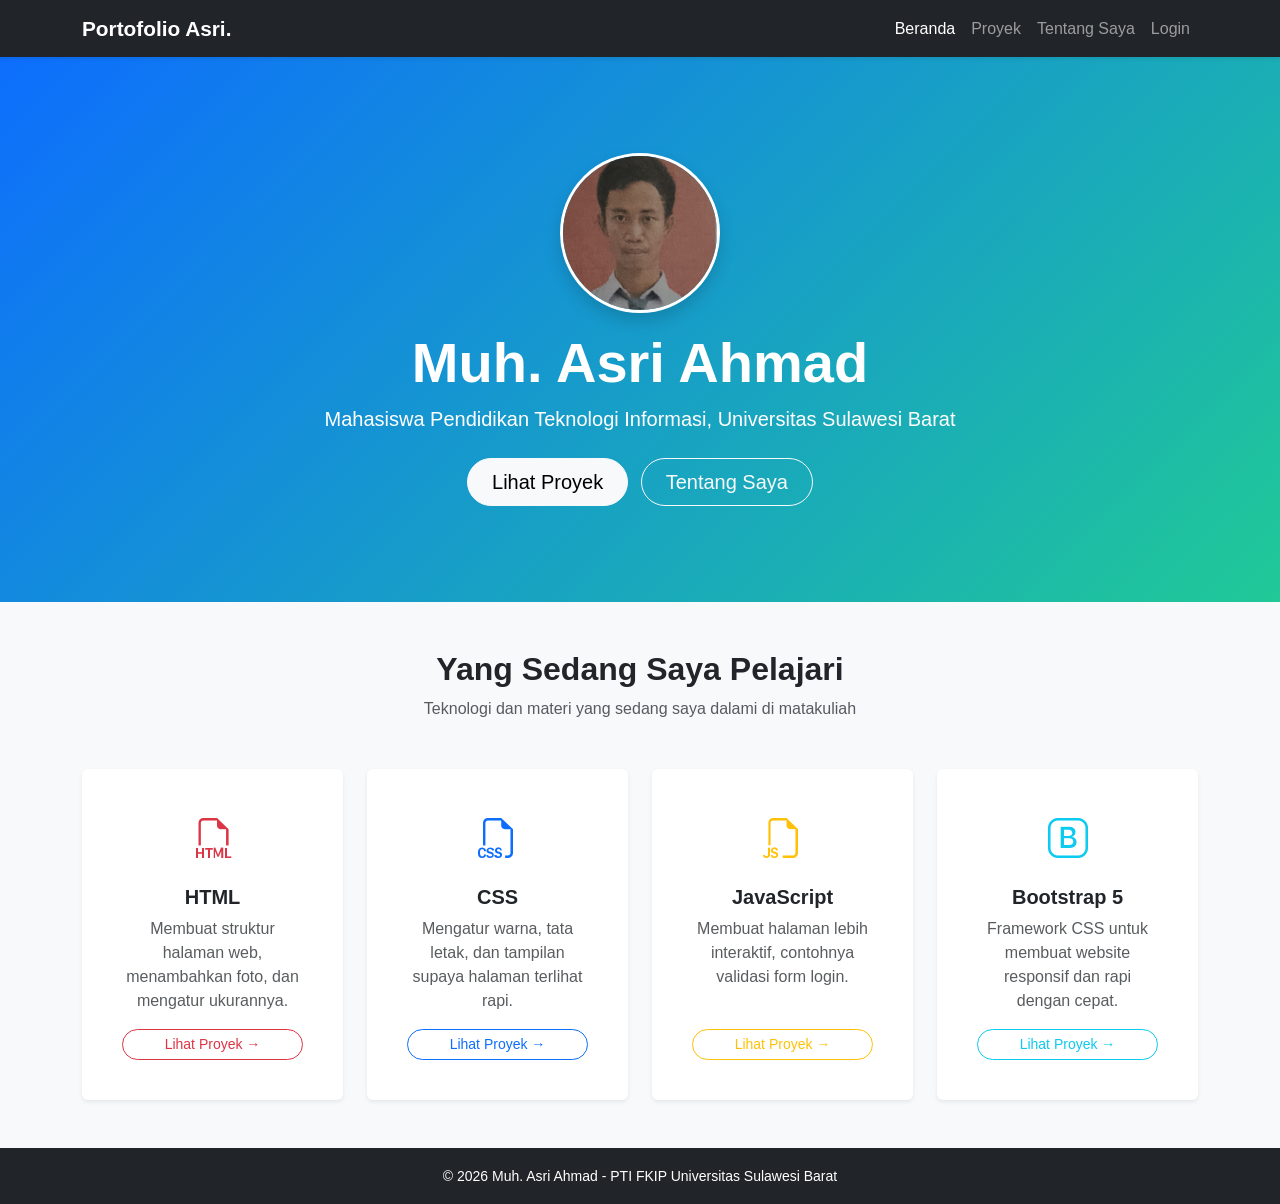
==== index.html @ e89f29d6 "Upload website pertama" ====
<!DOCTYPE html>
<html lang="id">
<head>
  <meta charset="UTF-8">
  <meta name="viewport" content="width=device-width, initial-scale=1.0">
  <title>Beranda | Portofolio Muh. Asri Ahmad</title>
  <link href="https://cdn.jsdelivr.net/npm/bootstrap@5.3.3/dist/css/bootstrap.min.css" rel="stylesheet">
  <link rel="stylesheet" href="https://cdn.jsdelivr.net/npm/bootstrap-icons@1.11.1/font/bootstrap-icons.css">
  <link rel="stylesheet" href="./css/style.css">
</head>
<body>

  <!-- Navbar -->
  <nav class="navbar navbar-expand-lg navbar-dark bg-dark sticky-top shadow-sm">
    <div class="container">
      <a class="navbar-brand fw-bold" href="index.html">Portofolio Asri.</a>
      <button class="navbar-toggler" type="button" data-bs-toggle="collapse" data-bs-target="#menu">
        <span class="navbar-toggler-icon"></span>
      </button>
      <div class="collapse navbar-collapse" id="menu">
        <ul class="navbar-nav ms-auto">
          <li class="nav-item"><a class="nav-link active" href="index.html">Beranda</a></li>
          <li class="nav-item"><a class="nav-link" href="projects.html">Proyek</a></li>
          <li class="nav-item"><a class="nav-link" href="about.html">Tentang Saya</a></li>
          <li class="nav-item"><a class="nav-link" href="login.html">Login</a></li>
        </ul>
      </div>
    </div>
  </nav>

  <!-- Hero Section dengan Animasi Ganti Warna -->
  <header class="hero-animated text-white text-center py-5">
    <div class="container py-5">
  <img src="gambar/Asri.jpeg" 
     class="rounded-circle mb-3 border border-3 border-white shadow object-fit-cover" 
     alt="Foto Muh. Asri Ahmad" 
     style="width: 160px; height: 160px;">
      <h1 class="display-4 fw-bold">Muh. Asri Ahmad</h1>
      <p class="lead mb-4">Mahasiswa Pendidikan Teknologi Informasi, Universitas Sulawesi Barat</p>
      <a href="projects.html" class="btn btn-light btn-lg me-2 rounded-pill px-4">Lihat Proyek</a>
      <a href="about.html" class="btn btn-outline-light btn-lg rounded-pill px-4">Tentang Saya</a>
    </div>
  </header>

  <!-- Yang Sedang Saya Pelajari (4 Item: HTML, CSS, JS, Bootstrap) -->
  <section class="py-5 bg-light">
    <div class="container">
      <h2 class="text-center mb-2 fw-bold">Yang Sedang Saya Pelajari</h2>
      <p class="text-center text-muted mb-5">Teknologi dan materi yang sedang saya dalami di matakuliah</p>
      
      <div class="row g-4 justify-content-center">

        <!-- Card HTML -->
        <div class="col-md-6 col-lg-3">
          <div class="card h-100 border-0 shadow-sm text-center p-4">
            <div class="card-body d-flex flex-column">
              <i class="bi bi-filetype-html fs-1 text-danger mb-3"></i>
              <h5 class="card-title fw-bold">HTML</h5>
              <p class="card-text text-muted flex-grow-1">Membuat struktur halaman web, menambahkan foto, dan mengatur ukurannya.</p>
              <a href="projects.html" class="btn btn-sm btn-outline-danger rounded-pill mt-auto">Lihat Proyek →</a>
            </div>
          </div>
        </div>

        <!-- Card CSS -->
        <div class="col-md-6 col-lg-3">
          <div class="card h-100 border-0 shadow-sm text-center p-4">
            <div class="card-body d-flex flex-column">
              <i class="bi bi-filetype-css fs-1 text-primary mb-3"></i>
              <h5 class="card-title fw-bold">CSS</h5>
              <p class="card-text text-muted flex-grow-1">Mengatur warna, tata letak, dan tampilan supaya halaman terlihat rapi.</p>
              <a href="projects.html" class="btn btn-sm btn-outline-primary rounded-pill mt-auto">Lihat Proyek →</a>
            </div>
          </div>
        </div>

        <!-- Card JavaScript -->
        <div class="col-md-6 col-lg-3">
          <div class="card h-100 border-0 shadow-sm text-center p-4">
            <div class="card-body d-flex flex-column">
              <i class="bi bi-filetype-js fs-1 text-warning mb-3"></i>
              <h5 class="card-title fw-bold">JavaScript</h5>
              <p class="card-text text-muted flex-grow-1">Membuat halaman lebih interaktif, contohnya validasi form login.</p>
              <a href="projects.html" class="btn btn-sm btn-outline-warning rounded-pill mt-auto">Lihat Proyek →</a>
            </div>
          </div>
        </div>

        <!-- Card BOOTSTRAP (YANG DIMINTA) -->
        <div class="col-md-6 col-lg-3">
          <div class="card h-100 border-0 shadow-sm text-center p-4">
            <div class="card-body d-flex flex-column">
              <i class="bi bi-bootstrap fs-1 text-info mb-3"></i>
              <h5 class="card-title fw-bold">Bootstrap 5</h5>
              <p class="card-text text-muted flex-grow-1">Framework CSS untuk membuat website responsif dan rapi dengan cepat.</p>
              <a href="projects.html" class="btn btn-sm btn-outline-info rounded-pill mt-auto">Lihat Proyek →</a>
            </div>
          </div>
        </div>

      </div>
    </div>
  </section>

  <!-- Footer -->
  <footer class="bg-dark text-white text-center py-3 mt-auto">
    <div class="container">
      <small>&copy; 2026 Muh. Asri Ahmad - PTI FKIP Universitas Sulawesi Barat</small>
    </div>
  </footer>

  <script src="https://cdn.jsdelivr.net/npm/bootstrap@5.3.3/dist/js/bootstrap.bundle.min.js"></script>
  <script src="./js/script.js"></script>
</body>
</html>
---- css/style.css ----
body {
  font-family: 'Segoe UI', Tahoma, Geneva, Verdana, sans-serif;
  background-color: #f8f9fa;
  display: flex;
  flex-direction: column;
  min-height: 100vh;
}

main, section {
  flex: 1;
}

/* Hero dengan gradient biru */
.hero-section {
  background: linear-gradient(135deg, #0d6efd 0%, #0a58ca 100%);
}
.hero-section {
  background: linear-gradient(135deg, #20c997 0%, #0d6efd 100%);
}

/* Efek hover pada card */
.card {
  transition: transform 0.3s ease, box-shadow 0.3s ease;
}

.card:hover {
  transform: translateY(-5px);
  box-shadow: 0 10px 20px rgba(0,0,0,0.1) !important;
}

/* Gambar card proyek ukuran seragam */
.card-img-top {
  height: 220px;
  object-fit: cover;
}

/* Foto hero border putih */
.hero-section img {
  object-fit: cover;
}

/* Navbar brand */
.navbar-brand {
  font-size: 1.3rem;
}

/* Progress bar */
.progress {
  border-radius: 10px;
}

.progress-bar {
  font-weight: bold;
}

/* === ANIMASI & EFEK MODERN === */

/* Header gradient background */
.hero-about {
  background: linear-gradient(135deg, #0d6efd 0%, #0a58ca 50%, #084298 100%);
}

/* Efek Glassmorphism pada card profil */
.glass-card {
  background: rgba(255, 255, 255, 0.95);
  backdrop-filter: blur(10px);
}

/* Hover effect pada foto profil */
.profile-img-hover {
  transition: transform 0.4s ease, box-shadow 0.4s ease;
}
.profile-img-hover:hover {
  transform: scale(1.05) rotate(2deg);
  box-shadow: 0 15px 30px rgba(13, 110, 253, 0.3) !important;
}

/* Icon Box Wrapper */
.icon-wrapper {
  width: 50px;
  height: 50px;
  min-width: 50px;
  display: flex;
  align-items: center;
  justify-content: center;
  border-radius: 12px;
  margin-right: 1rem;
  transition: transform 0.3s ease;
}

/* Hover effect pada setiap baris data diri */
.icon-box {
  padding: 10px 15px;
  border-radius: 12px;
  transition: all 0.3s ease;
}
.icon-box:hover {
  background-color: #f8f9fa;
  transform: translateX(8px);
}
.icon-box:hover .icon-wrapper {
  transform: scale(1.1) rotate(-5deg);
}

/* Hover effect pada tech item */
.tech-item {
  transition: all 0.3s ease;
  border: 1px solid transparent;
}
.tech-item:hover {
  background-color: #fff !important;
  border-color: #dee2e6;
  box-shadow: 0 5px 15px rgba(0,0,0,0.08);
  transform: translateY(-3px);
}

/* Tombol lift effect */
.btn-hover-lift {
  transition: all 0.3s ease;
}
.btn-hover-lift:hover {
  transform: translateY(-3px);
  box-shadow: 0 8px 20px rgba(0,0,0,0.15) !important;
}

/* Utility tambahan */
.rounded-4 {
  border-radius: 1rem !important;
}

/* === ANIMASI GANTI WARNA HERO === */
.hero-animated {
  background: linear-gradient(-45deg, #0d6efd, #6f42c1, #dc3545, #20c997, #0d6efd);
  background-size: 400% 400%;
  animation: gradientShift 8s ease infinite;
}

@keyframes gradientShift {
  0%   { background-position: 0% 50%; }
  50%  { background-position: 100% 50%; }
  100% { background-position: 0% 50%; }
}
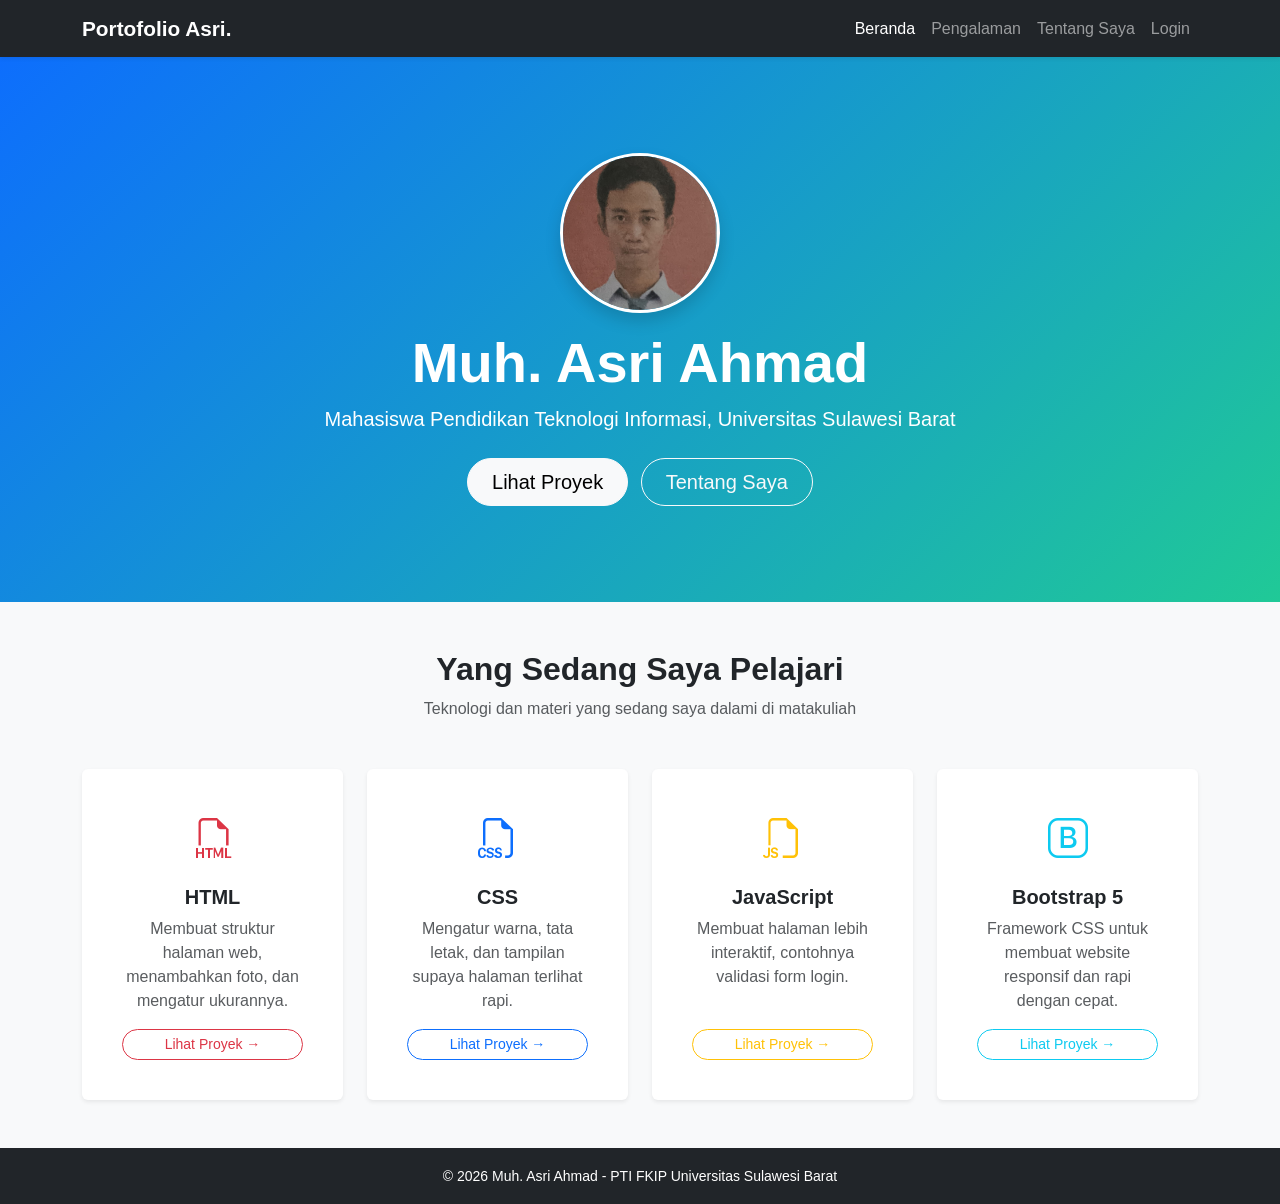
==== commit e526c29c: "Change 'Proyek' link to 'Pengalaman' in navbar" ====
--- a/index.html
+++ b/index.html
@@ -20,7 +20,7 @@
       <div class="collapse navbar-collapse" id="menu">
         <ul class="navbar-nav ms-auto">
           <li class="nav-item"><a class="nav-link active" href="index.html">Beranda</a></li>
-          <li class="nav-item"><a class="nav-link" href="projects.html">Proyek</a></li>
+          <li class="nav-item"><a class="nav-link" href="projects.html">Pengalaman</a></li>
           <li class="nav-item"><a class="nav-link" href="about.html">Tentang Saya</a></li>
           <li class="nav-item"><a class="nav-link" href="login.html">Login</a></li>
         </ul>
@@ -112,4 +112,4 @@
   <script src="https://cdn.jsdelivr.net/npm/bootstrap@5.3.3/dist/js/bootstrap.bundle.min.js"></script>
   <script src="./js/script.js"></script>
 </body>
-</html>+</html>
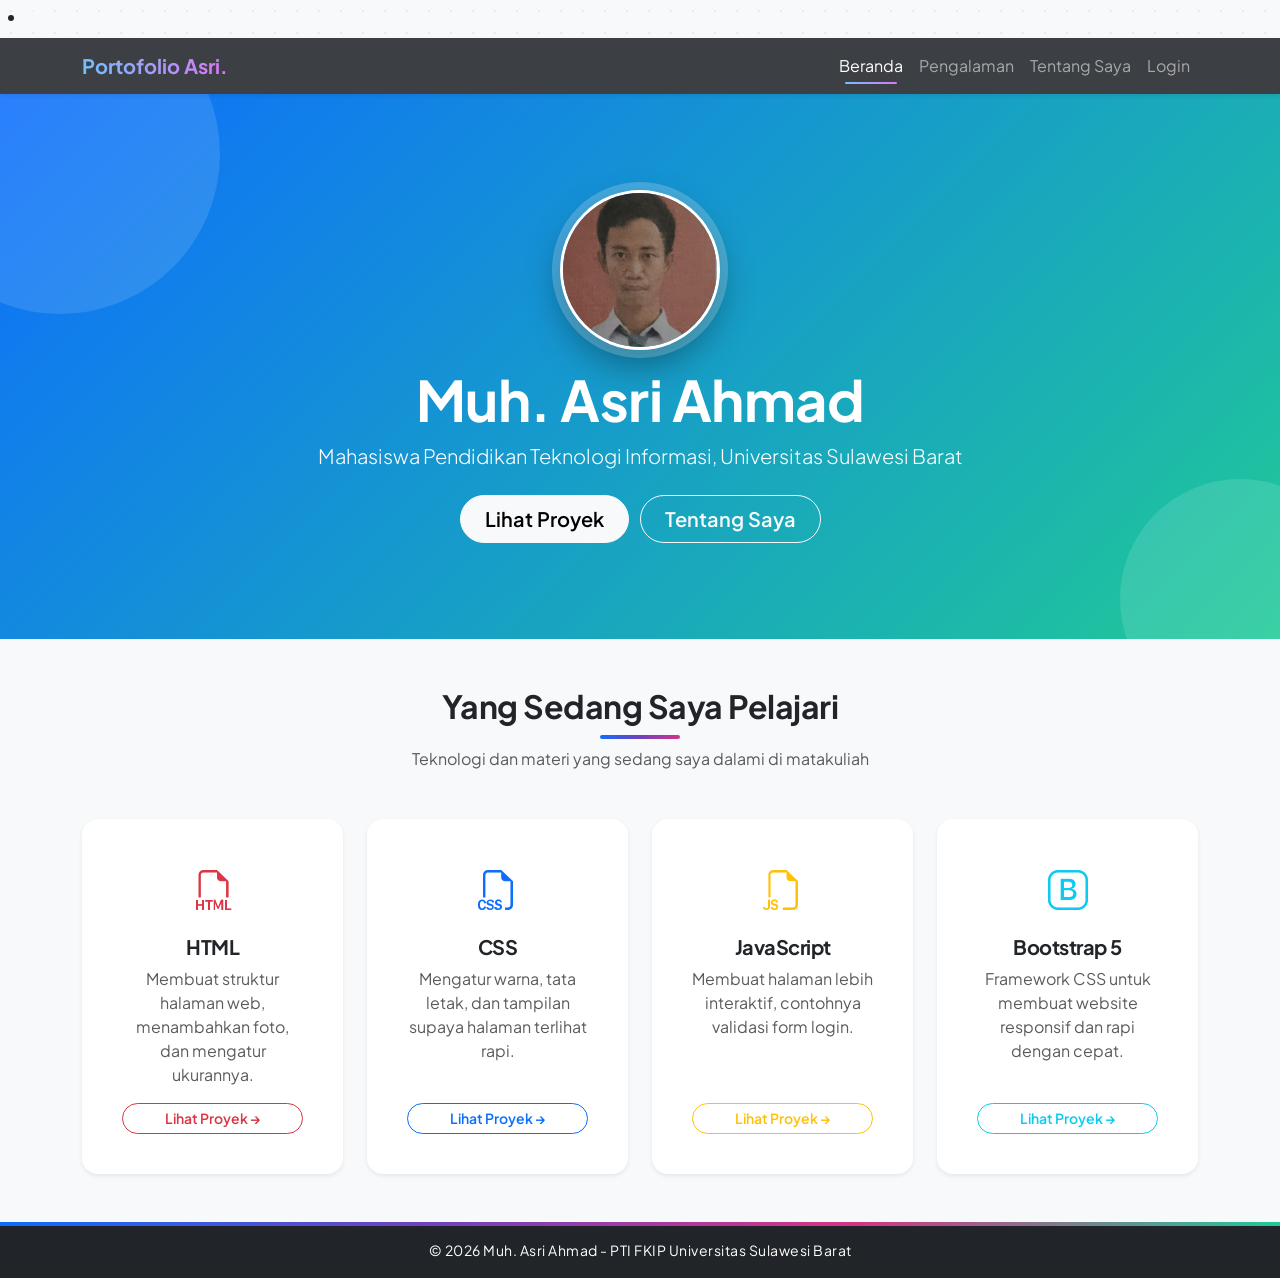
==== commit b26f3d1f: "Add theme toggle button to navigation" ====
--- a/index.html
+++ b/index.html
@@ -7,6 +7,12 @@
   <link href="https://cdn.jsdelivr.net/npm/bootstrap@5.3.3/dist/css/bootstrap.min.css" rel="stylesheet">
   <link rel="stylesheet" href="https://cdn.jsdelivr.net/npm/bootstrap-icons@1.11.1/font/bootstrap-icons.css">
   <link rel="stylesheet" href="./css/style.css">
+  <li class="nav-item ms-lg-2">
+    <button id="themeToggle" class="btn btn-outline-light rounded-circle" aria-label="Ganti Tema">
+      <i class="bi bi-moon-stars-fill"></i>
+    </button>
+  </li>
+</ul>
 </head>
 <body>
 
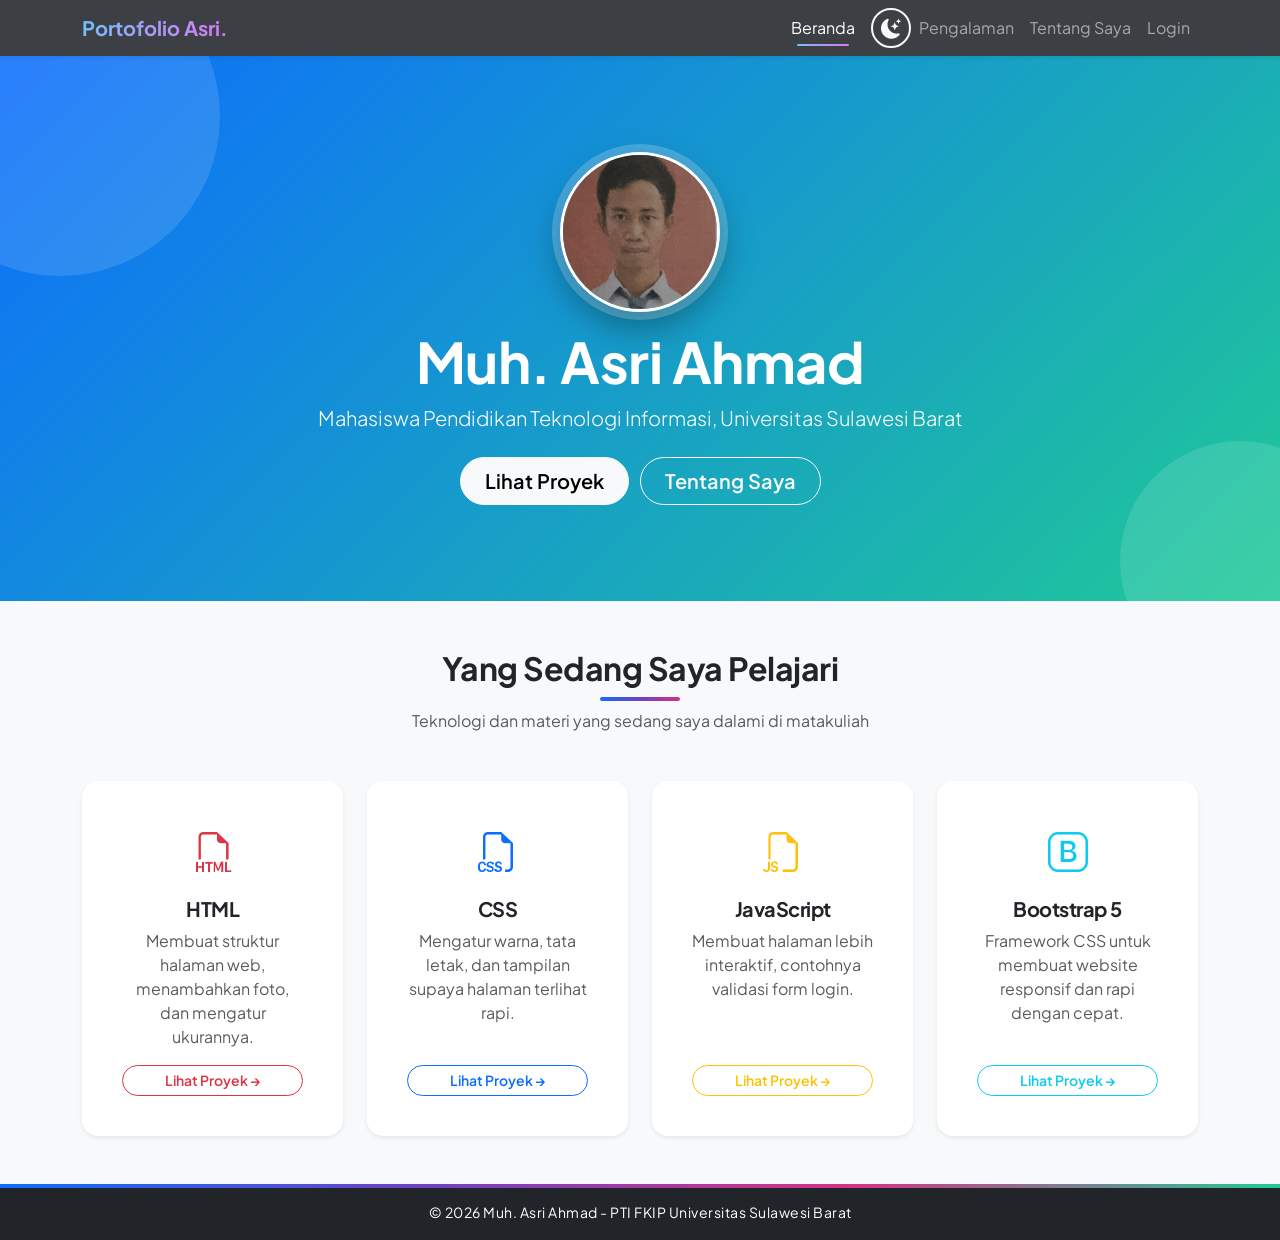
==== commit 7d16a50b: "Update index.html" ====
--- a/index.html
+++ b/index.html
@@ -7,15 +7,8 @@
   <link href="https://cdn.jsdelivr.net/npm/bootstrap@5.3.3/dist/css/bootstrap.min.css" rel="stylesheet">
   <link rel="stylesheet" href="https://cdn.jsdelivr.net/npm/bootstrap-icons@1.11.1/font/bootstrap-icons.css">
   <link rel="stylesheet" href="./css/style.css">
-  <li class="nav-item ms-lg-2">
-    <button id="themeToggle" class="btn btn-outline-light rounded-circle" aria-label="Ganti Tema">
-      <i class="bi bi-moon-stars-fill"></i>
-    </button>
-  </li>
-</ul>
 </head>
 <body>
-
   <!-- Navbar -->
   <nav class="navbar navbar-expand-lg navbar-dark bg-dark sticky-top shadow-sm">
     <div class="container">
@@ -26,6 +19,11 @@
       <div class="collapse navbar-collapse" id="menu">
         <ul class="navbar-nav ms-auto">
           <li class="nav-item"><a class="nav-link active" href="index.html">Beranda</a></li>
+           <li class="nav-item ms-2">
+        <button id="themeToggle" class="btn btn-outline-light btn-lg rounded-circle" aria-label="Ganti Tema">
+        <i class="bi bi-moon-stars-fill"></i>
+          </button>
+          </li>
           <li class="nav-item"><a class="nav-link" href="projects.html">Pengalaman</a></li>
           <li class="nav-item"><a class="nav-link" href="about.html">Tentang Saya</a></li>
           <li class="nav-item"><a class="nav-link" href="login.html">Login</a></li>
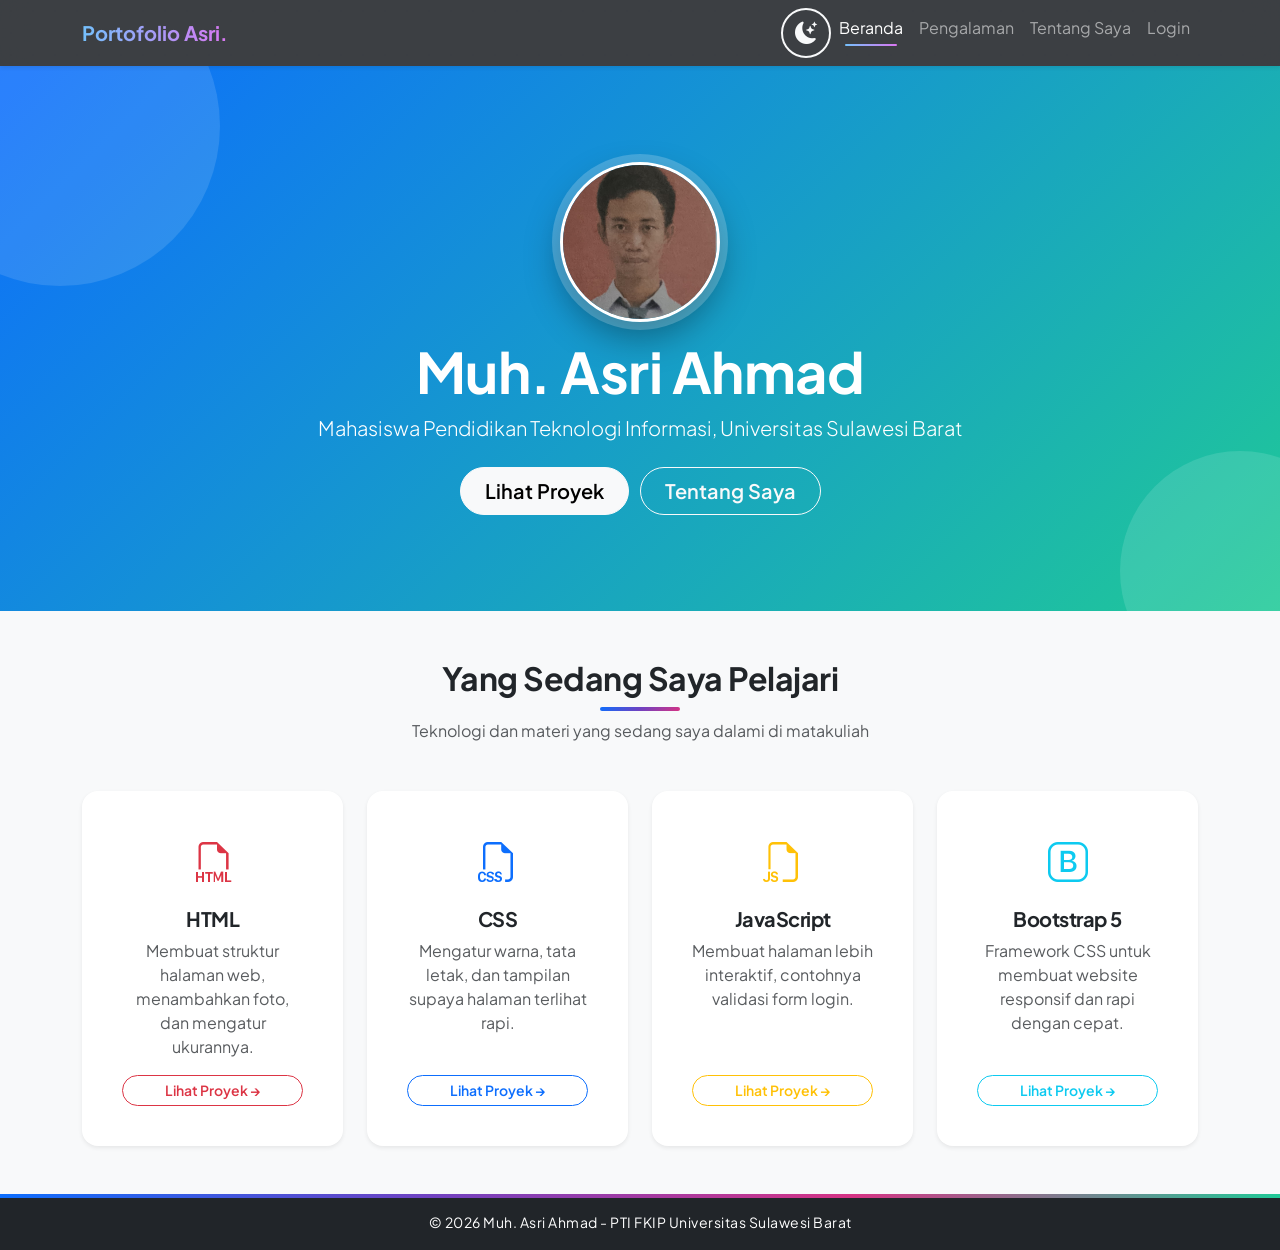
==== commit 21c643ba: "Update index.html" ====
--- a/index.html
+++ b/index.html
@@ -18,12 +18,13 @@
       </button>
       <div class="collapse navbar-collapse" id="menu">
         <ul class="navbar-nav ms-auto">
-          <li class="nav-item"><a class="nav-link active" href="index.html">Beranda</a></li>
-           <li class="nav-item ms-2">
+
+            <li class="nav-item ms-2">
         <button id="themeToggle" class="btn btn-outline-light btn-lg rounded-circle" aria-label="Ganti Tema">
         <i class="bi bi-moon-stars-fill"></i>
           </button>
           </li>
+          <li class="nav-item"><a class="nav-link active" href="index.html">Beranda</a></li>
           <li class="nav-item"><a class="nav-link" href="projects.html">Pengalaman</a></li>
           <li class="nav-item"><a class="nav-link" href="about.html">Tentang Saya</a></li>
           <li class="nav-item"><a class="nav-link" href="login.html">Login</a></li>
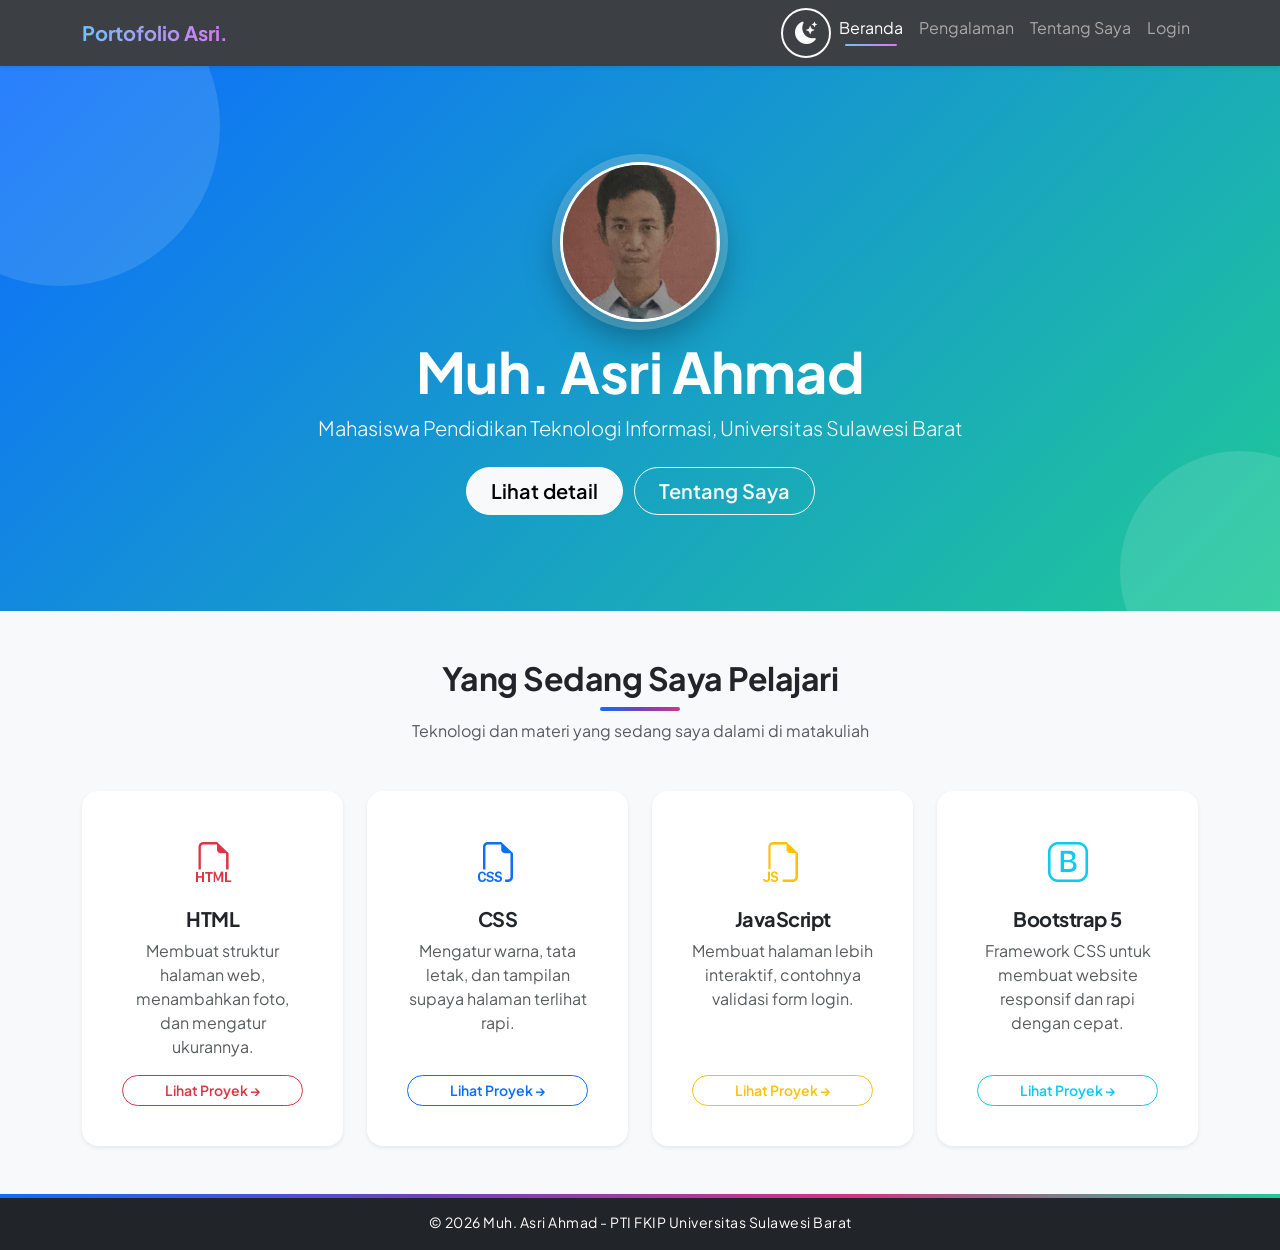
==== commit 174d5fd0: "Update index.html" ====
--- a/index.html
+++ b/index.html
@@ -42,7 +42,7 @@
      style="width: 160px; height: 160px;">
       <h1 class="display-4 fw-bold">Muh. Asri Ahmad</h1>
       <p class="lead mb-4">Mahasiswa Pendidikan Teknologi Informasi, Universitas Sulawesi Barat</p>
-      <a href="projects.html" class="btn btn-light btn-lg me-2 rounded-pill px-4">Lihat Proyek</a>
+      <a href="projects.html" class="btn btn-light btn-lg me-2 rounded-pill px-4">Lihat detail</a>
       <a href="about.html" class="btn btn-outline-light btn-lg rounded-pill px-4">Tentang Saya</a>
     </div>
   </header>
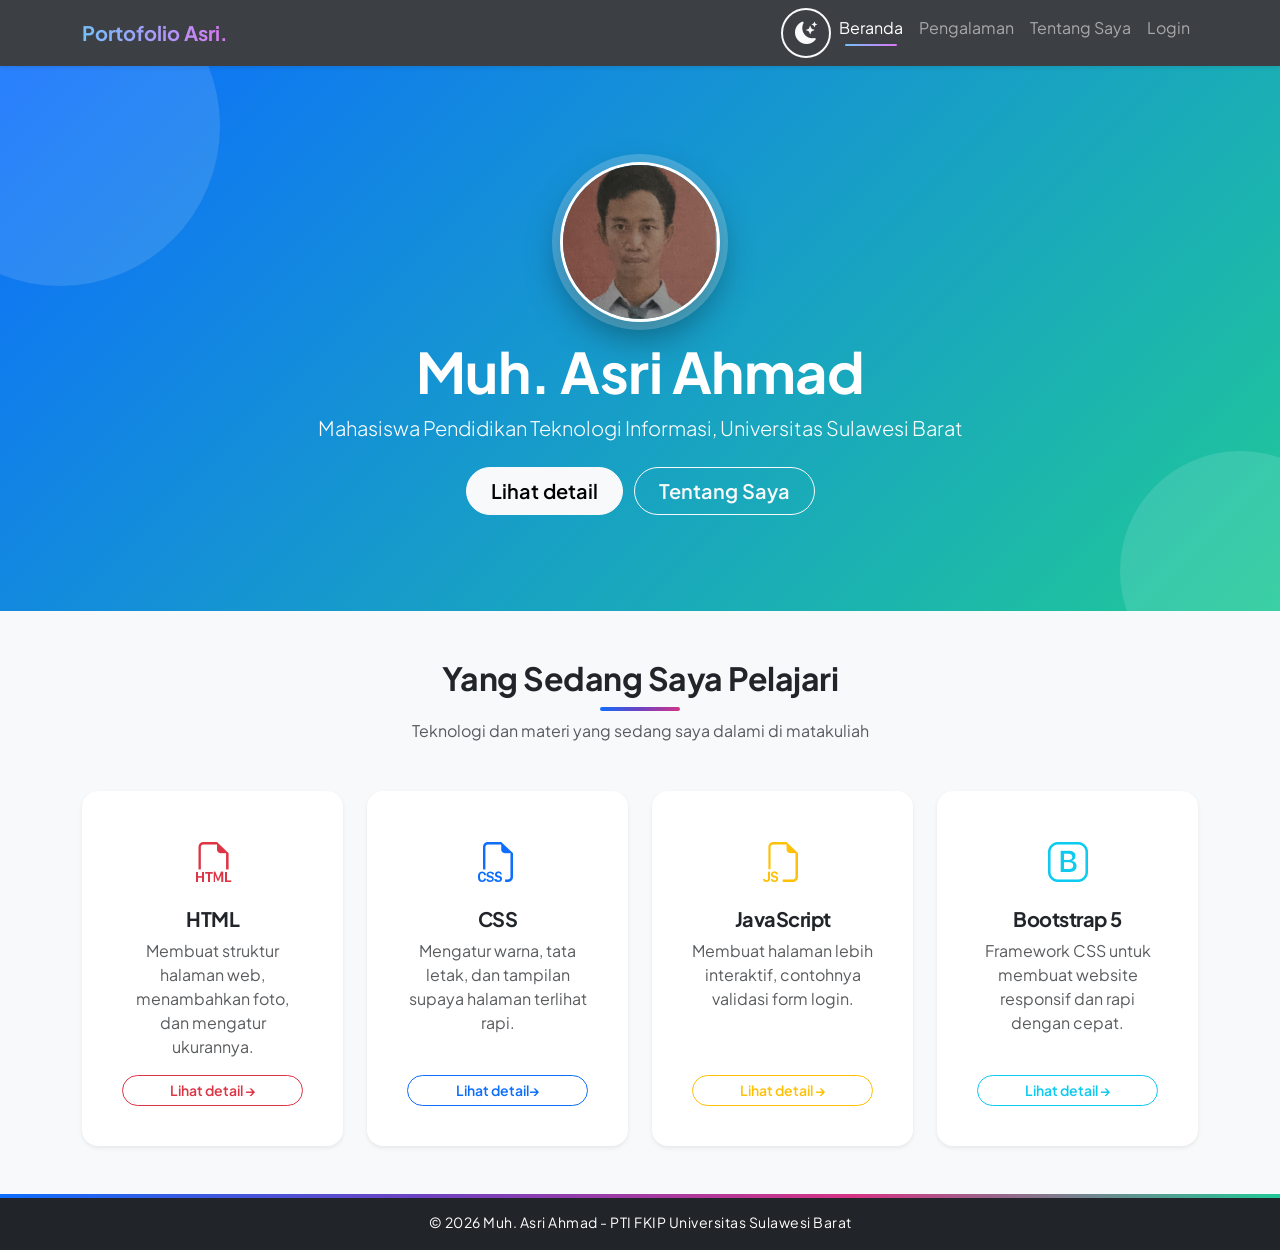
==== commit 65973c71: "Update index.html" ====
--- a/index.html
+++ b/index.html
@@ -62,7 +62,7 @@
               <i class="bi bi-filetype-html fs-1 text-danger mb-3"></i>
               <h5 class="card-title fw-bold">HTML</h5>
               <p class="card-text text-muted flex-grow-1">Membuat struktur halaman web, menambahkan foto, dan mengatur ukurannya.</p>
-              <a href="projects.html" class="btn btn-sm btn-outline-danger rounded-pill mt-auto">Lihat Proyek →</a>
+              <a href="projects.html" class="btn btn-sm btn-outline-danger rounded-pill mt-auto">Lihat detail →</a>
             </div>
           </div>
         </div>
@@ -74,7 +74,7 @@
               <i class="bi bi-filetype-css fs-1 text-primary mb-3"></i>
               <h5 class="card-title fw-bold">CSS</h5>
               <p class="card-text text-muted flex-grow-1">Mengatur warna, tata letak, dan tampilan supaya halaman terlihat rapi.</p>
-              <a href="projects.html" class="btn btn-sm btn-outline-primary rounded-pill mt-auto">Lihat Proyek →</a>
+              <a href="projects.html" class="btn btn-sm btn-outline-primary rounded-pill mt-auto">Lihat detail→</a>
             </div>
           </div>
         </div>
@@ -86,7 +86,7 @@
               <i class="bi bi-filetype-js fs-1 text-warning mb-3"></i>
               <h5 class="card-title fw-bold">JavaScript</h5>
               <p class="card-text text-muted flex-grow-1">Membuat halaman lebih interaktif, contohnya validasi form login.</p>
-              <a href="projects.html" class="btn btn-sm btn-outline-warning rounded-pill mt-auto">Lihat Proyek →</a>
+              <a href="projects.html" class="btn btn-sm btn-outline-warning rounded-pill mt-auto">Lihat detail →</a>
             </div>
           </div>
         </div>
@@ -98,7 +98,7 @@
               <i class="bi bi-bootstrap fs-1 text-info mb-3"></i>
               <h5 class="card-title fw-bold">Bootstrap 5</h5>
               <p class="card-text text-muted flex-grow-1">Framework CSS untuk membuat website responsif dan rapi dengan cepat.</p>
-              <a href="projects.html" class="btn btn-sm btn-outline-info rounded-pill mt-auto">Lihat Proyek →</a>
+              <a href="projects.html" class="btn btn-sm btn-outline-info rounded-pill mt-auto">Lihat detail →</a>
             </div>
           </div>
         </div>
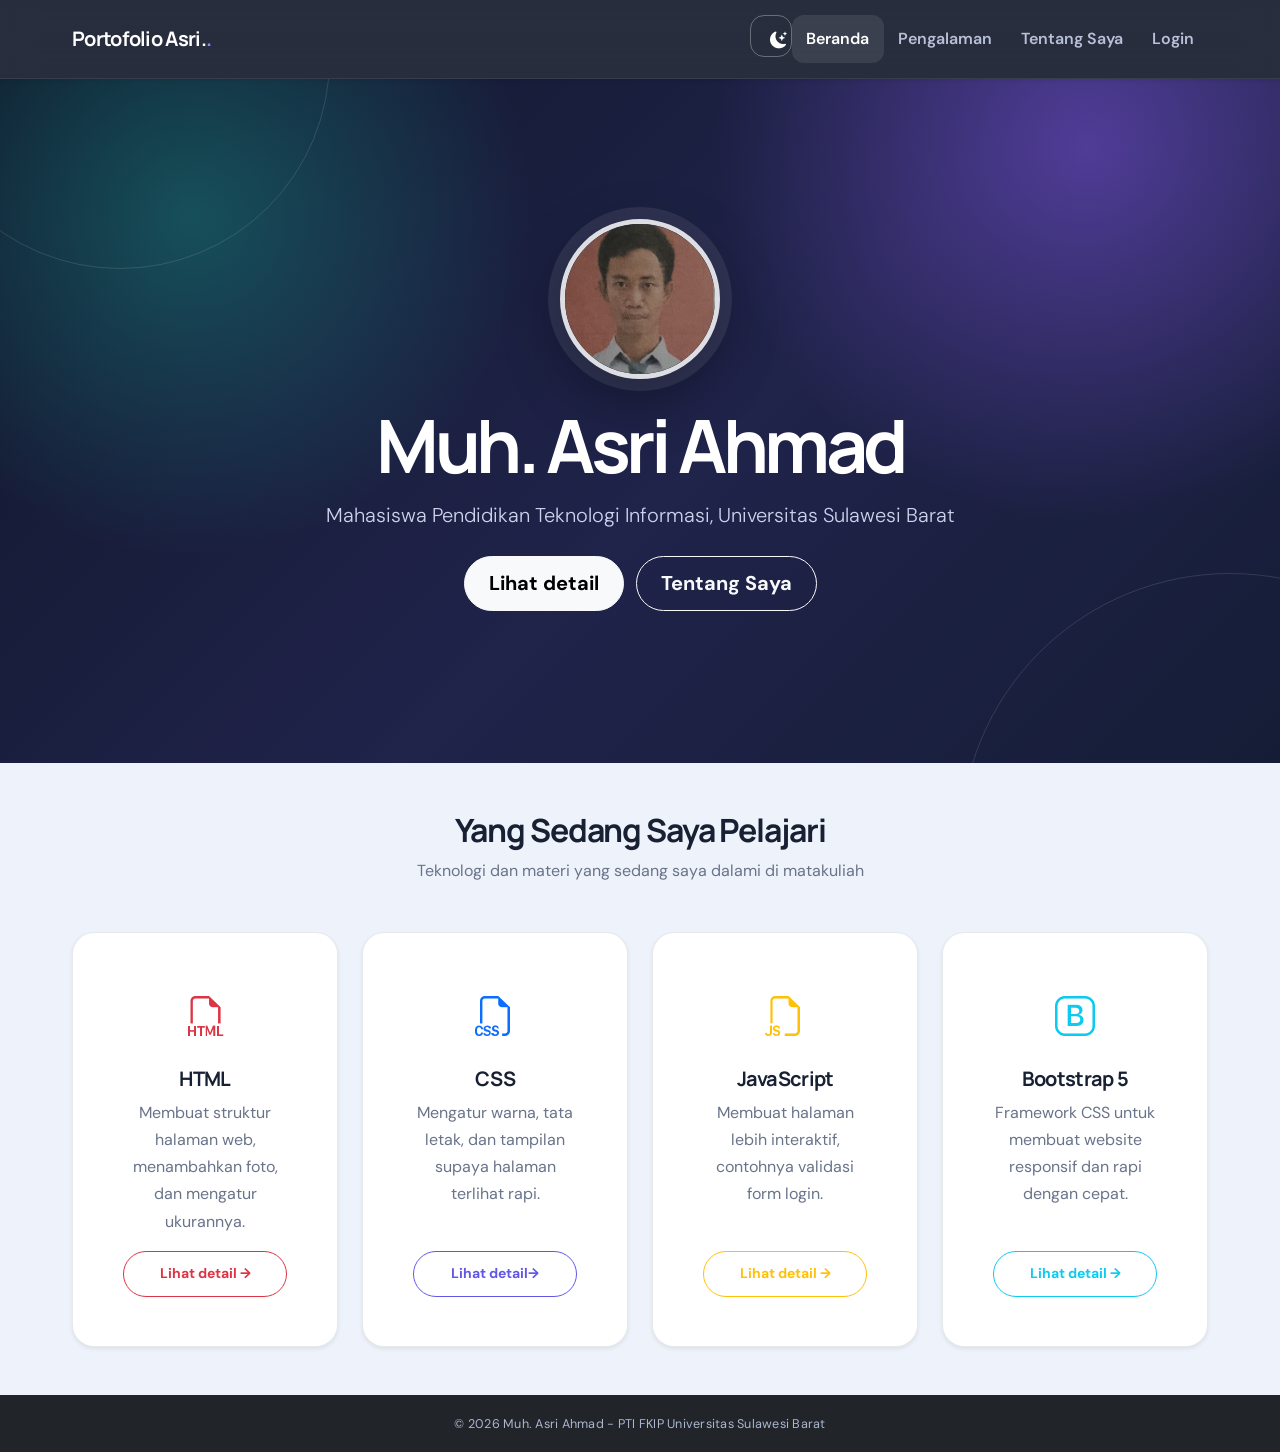
==== commit a7db7806: "Connect pages to modular JavaScript" ====
--- a/index.html
+++ b/index.html
@@ -115,6 +115,6 @@
   </footer>
 
   <script src="https://cdn.jsdelivr.net/npm/bootstrap@5.3.3/dist/js/bootstrap.bundle.min.js"></script>
-  <script src="./js/script.js"></script>
+  <script type="module" src="./js/script.js"></script>
 </body>
 </html>
--- a/css/style.css
+++ b/css/style.css
@@ -0,0 +1,6 @@
+/* Entry point CSS: urutan import dijaga agar token dan base dimuat lebih dahulu. */
+@import url("./tokens.css");
+@import url("./base.css");
+@import url("./components.css");
+@import url("./pages.css");
+@import url("./responsive.css");
